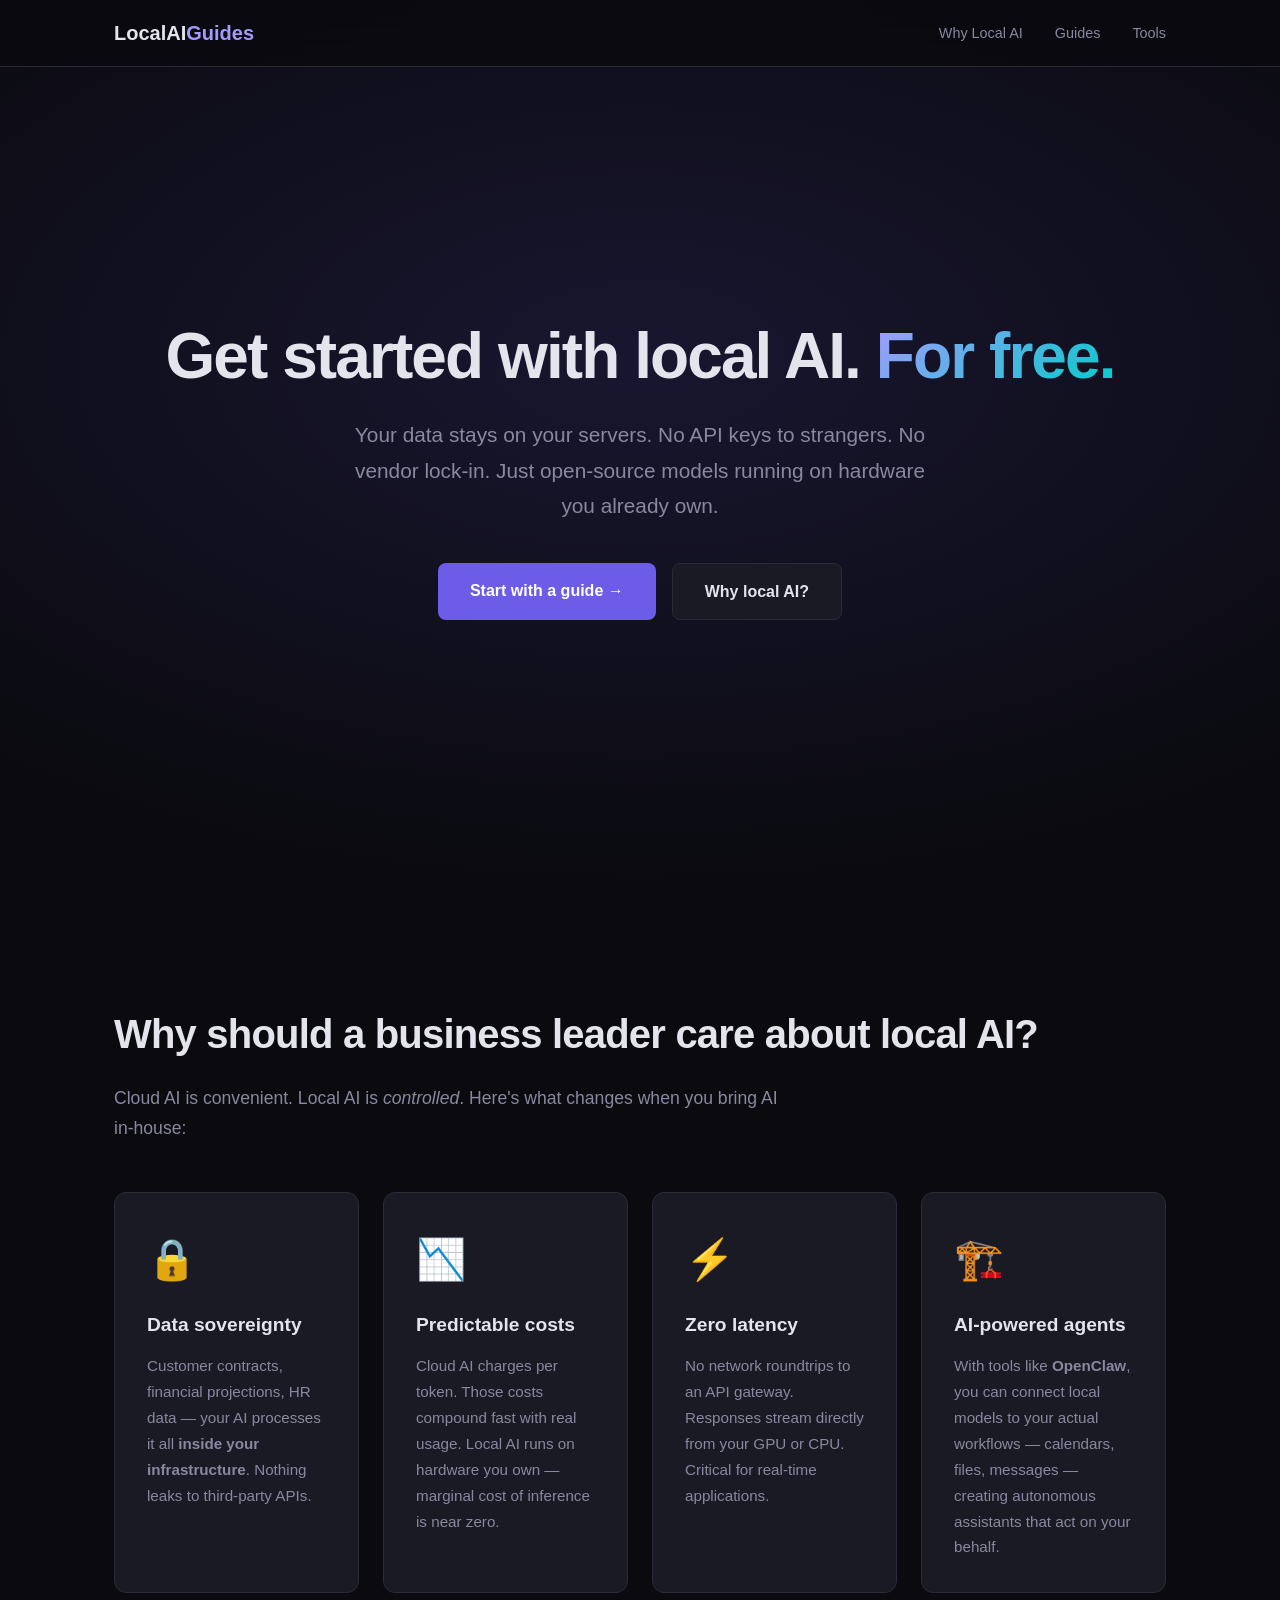
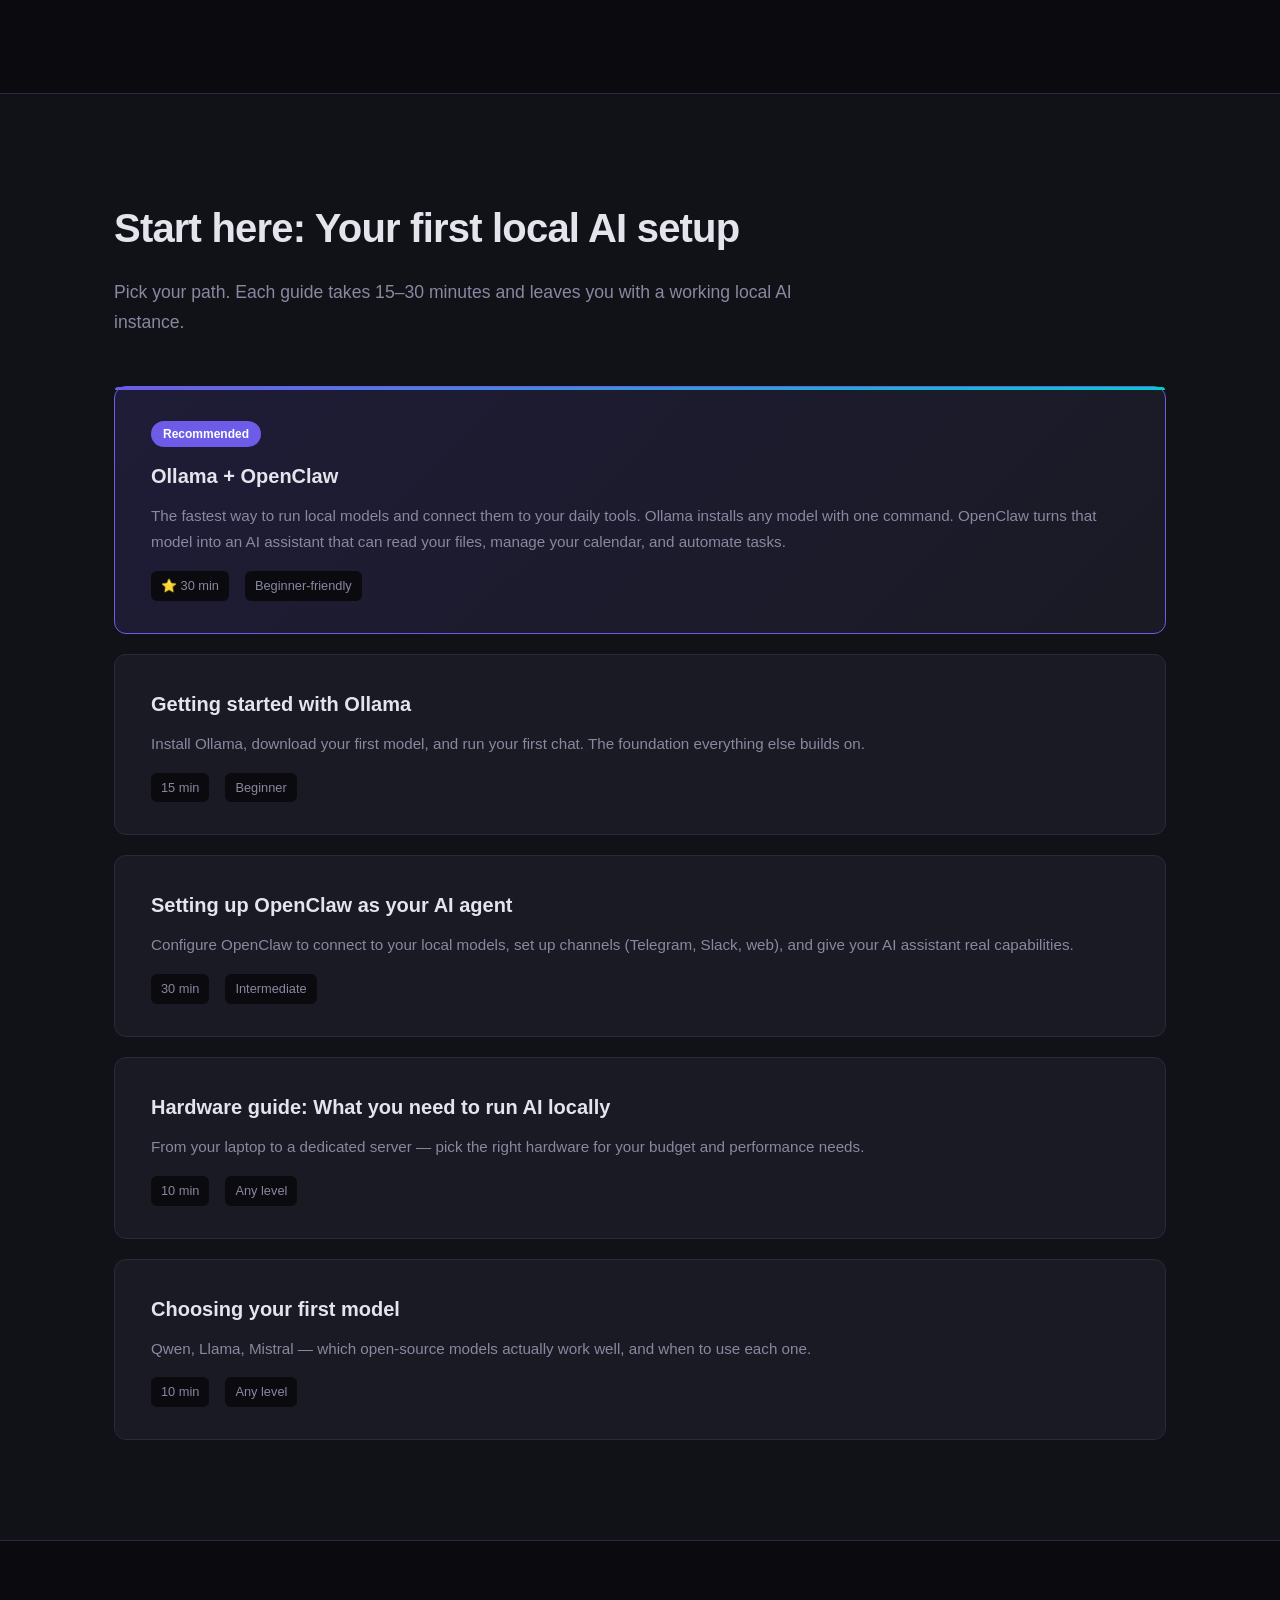
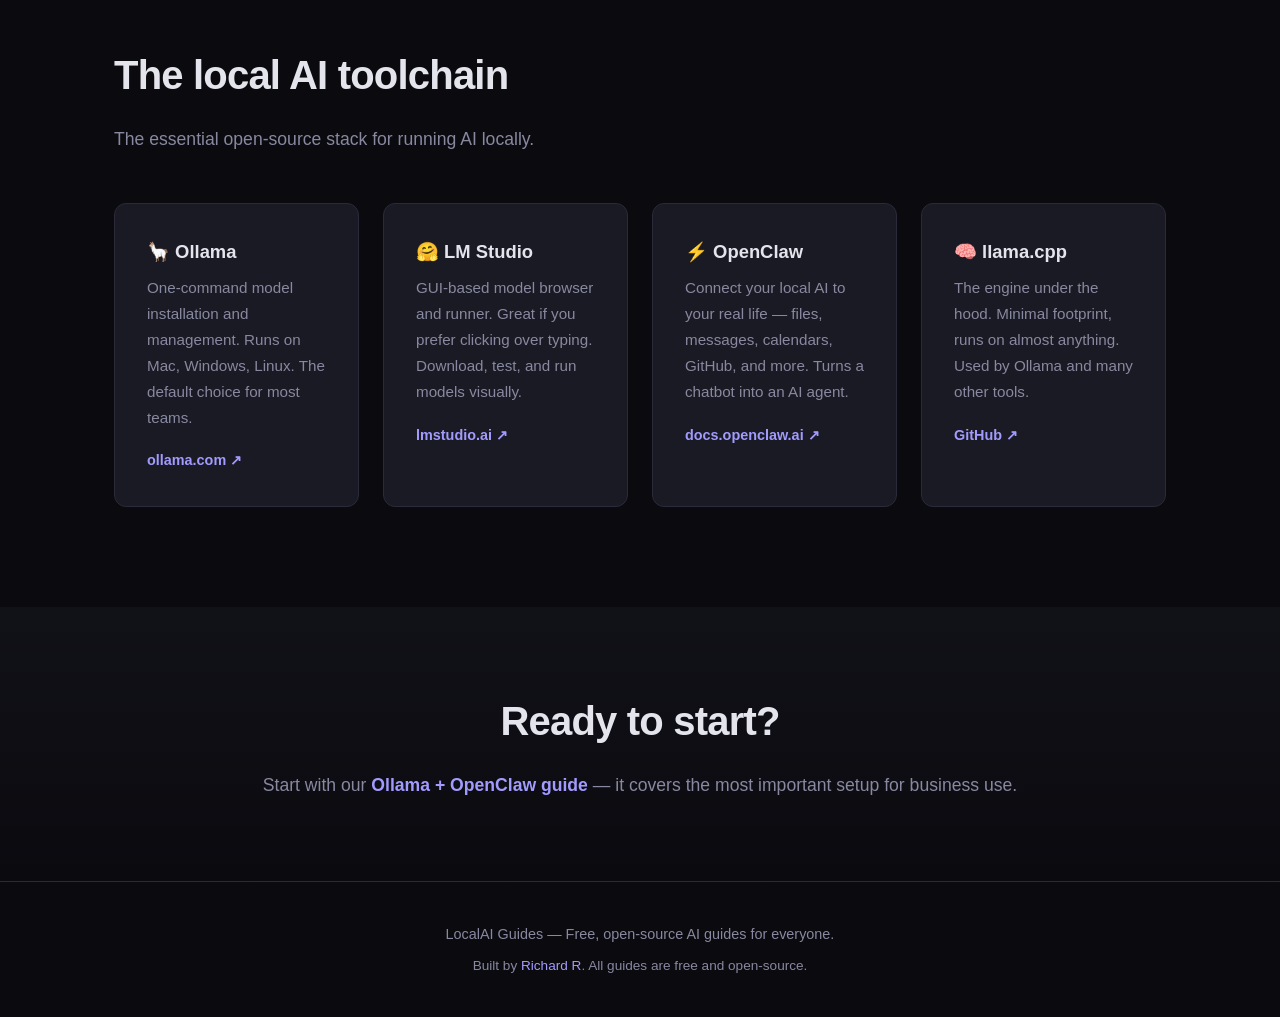
==== index.html @ 8ad8b361 "Initial site: landing page + 5 local AI guides for business leaders - Dark-themed static site with r" ====
<!DOCTYPE html>
<html lang="en">
<head>
  <meta charset="UTF-8">
  <meta name="viewport" content="width=device-width, initial-scale=1.0">
  <title>Local AI Guides — Free guides for business leaders</title>
  <meta name="description" content="Free, practical guides for getting started with local AI. No data leaves your building. No API keys to third parties. Built for business leaders who need AI without the risk.">
  <link rel="stylesheet" href="css/style.css">
</head>
<body>
  <header>
    <nav>
      <a href="/" class="logo">LocalAI<span>Guides</span></a>
      <div class="nav-links">
        <a href="#why">Why Local AI</a>
        <a href="#guides">Guides</a>
        <a href="#tools">Tools</a>
      </div>
    </nav>
  </header>

  <main>
    <!-- Hero -->
    <section class="hero">
      <div class="hero-content">
        <h1>Get started with local AI. <span>For free.</span></h1>
        <p class="hero-sub">Your data stays on your servers. No API keys to strangers. No vendor lock-in. Just open-source models running on hardware you already own.</p>
        <div class="hero-ctas">
          <a href="#guides" class="btn btn-primary">Start with a guide →</a>
          <a href="#why" class="btn btn-secondary">Why local AI?</a>
        </div>
      </div>
    </section>

    <!-- Why Local AI -->
    <section id="why" class="section">
      <div class="container">
        <h2>Why should a business leader care about local AI?</h2>
        <p class="section-lead">Cloud AI is convenient. Local AI is <em>controlled</em>. Here's what changes when you bring AI in-house:</p>

        <div class="card-grid">
          <div class="card">
            <div class="card-icon">🔒</div>
            <h3>Data sovereignty</h3>
            <p>Customer contracts, financial projections, HR data — your AI processes it all <strong>inside your infrastructure</strong>. Nothing leaks to third-party APIs.</p>
          </div>

          <div class="card">
            <div class="card-icon">📉</div>
            <h3>Predictable costs</h3>
            <p>Cloud AI charges per token. Those costs compound fast with real usage. Local AI runs on hardware you own — marginal cost of inference is near zero.</p>
          </div>

          <div class="card">
            <div class="card-icon">⚡</div>
            <h3>Zero latency</h3>
            <p>No network roundtrips to an API gateway. Responses stream directly from your GPU or CPU. Critical for real-time applications.</p>
          </div>

          <div class="card">
            <div class="card-icon">🏗️</div>
            <h3>AI-powered agents</h3>
            <p>With tools like <strong>OpenClaw</strong>, you can connect local models to your actual workflows — calendars, files, messages — creating autonomous assistants that act on your behalf.</p>
          </div>
        </div>
      </div>
    </section>

    <!-- Quick Start -->
    <section id="guides" class="section section-alt">
      <div class="container">
        <h2>Start here: Your first local AI setup</h2>
        <p class="section-lead">Pick your path. Each guide takes 15–30 minutes and leaves you with a working local AI instance.</p>

        <div class="guide-list">
          <a href="guides/ollama-openclaw.html" class="guide-card featured">
            <div class="guide-tag">Recommended</div>
            <h3>Ollama + OpenClaw</h3>
            <p>The fastest way to run local models and connect them to your daily tools. Ollama installs any model with one command. OpenClaw turns that model into an AI assistant that can read your files, manage your calendar, and automate tasks.</p>
            <div class="guide-meta">
              <span>⭐ 30 min</span>
              <span>Beginner-friendly</span>
            </div>
          </a>

          <a href="guides/ollama-basics.html" class="guide-card">
            <h3>Getting started with Ollama</h3>
            <p>Install Ollama, download your first model, and run your first chat. The foundation everything else builds on.</p>
            <div class="guide-meta">
              <span>15 min</span>
              <span>Beginner</span>
            </div>
          </a>

          <a href="guides/openclaw-setup.html" class="guide-card">
            <h3>Setting up OpenClaw as your AI agent</h3>
            <p>Configure OpenClaw to connect to your local models, set up channels (Telegram, Slack, web), and give your AI assistant real capabilities.</p>
            <div class="guide-meta">
              <span>30 min</span>
              <span>Intermediate</span>
            </div>
          </a>

          <a href="guides/hardware.html" class="guide-card">
            <h3>Hardware guide: What you need to run AI locally</h3>
            <p>From your laptop to a dedicated server — pick the right hardware for your budget and performance needs.</p>
            <div class="guide-meta">
              <span>10 min</span>
              <span>Any level</span>
            </div>
          </a>

          <a href="guides/models.html" class="guide-card">
            <h3>Choosing your first model</h3>
            <p>Qwen, Llama, Mistral — which open-source models actually work well, and when to use each one.</p>
            <div class="guide-meta">
              <span>10 min</span>
              <span>Any level</span>
            </div>
          </a>
        </div>
      </div>
    </section>

    <!-- Tools -->
    <section id="tools" class="section">
      <div class="container">
        <h2>The local AI toolchain</h2>
        <p class="section-lead">The essential open-source stack for running AI locally.</p>

        <div class="card-grid">
          <div class="card tool-card">
            <h3>🦙 Ollama</h3>
            <p>One-command model installation and management. Runs on Mac, Windows, Linux. The default choice for most teams.</p>
            <a href="https://ollama.com" target="_blank" rel="noopener" class="tool-link">ollama.com ↗</a>
          </div>

          <div class="card tool-card">
            <h3>🤗 LM Studio</h3>
            <p>GUI-based model browser and runner. Great if you prefer clicking over typing. Download, test, and run models visually.</p>
            <a href="https://lmstudio.ai" target="_blank" rel="noopener" class="tool-link">lmstudio.ai ↗</a>
          </div>

          <div class="card tool-card">
            <h3>⚡ OpenClaw</h3>
            <p>Connect your local AI to your real life — files, messages, calendars, GitHub, and more. Turns a chatbot into an AI agent.</p>
            <a href="https://docs.openclaw.ai" target="_blank" rel="noopener" class="tool-link">docs.openclaw.ai ↗</a>
          </div>

          <div class="card tool-card">
            <h3>🧠 llama.cpp</h3>
            <p>The engine under the hood. Minimal footprint, runs on almost anything. Used by Ollama and many other tools.</p>
            <a href="https://github.com/ggerganov/llama.cpp" target="_blank" rel="noopener" class="tool-link">GitHub ↗</a>
          </div>
        </div>
      </div>
    </section>

    <!-- CTA -->
    <section class="section section-cta">
      <div class="container">
        <h2>Ready to start?</h2>
        <p>Start with our <a href="guides/ollama-openclaw.html">Ollama + OpenClaw guide</a> — it covers the most important setup for business use.</p>
      </div>
    </section>
  </main>

  <footer>
    <div class="container">
      <p>LocalAI Guides — Free, open-source AI guides for everyone.</p>
      <p class="footer-note">Built by <a href="https://github.com/rischuhm" target="_blank" rel="noopener">Richard R</a>. All guides are free and open-source.</p>
    </div>
  </footer>
</body>
</html>
---- css/style.css ----
/* ===== Reset & Base ===== */
*, *::before, *::after { margin: 0; padding: 0; box-sizing: border-box; }

:root {
  --bg: #0a0a0f;
  --bg-alt: #111118;
  --surface: #1a1a24;
  --surface-hover: #22222e;
  --border: #2a2a3a;
  --text: #e4e4ed;
  --text-muted: #8888a0;
  --accent: #6c5ce7;
  --accent-light: #a29bfe;
  --accent-glow: rgba(108, 92, 231, 0.15);
  --success: #00cec9;
  --radius: 12px;
  --radius-sm: 8px;
  --font: 'Inter', -apple-system, BlinkMacSystemFont, 'Segoe UI', sans-serif;
}

html { scroll-behavior: smooth; }

body {
  font-family: var(--font);
  background: var(--bg);
  color: var(--text);
  line-height: 1.7;
  -webkit-font-smoothing: antialiased;
}

a { color: var(--accent-light); text-decoration: none; transition: color 0.2s; }
a:hover { color: var(--accent); }

img { max-width: 100%; }

/* ===== Container ===== */
.container { max-width: 1100px; margin: 0 auto; padding: 0 24px; }

/* ===== Header / Nav ===== */
header {
  position: fixed; top: 0; left: 0; right: 0; z-index: 100;
  background: rgba(10, 10, 15, 0.85);
  backdrop-filter: blur(16px);
  border-bottom: 1px solid var(--border);
}

nav {
  max-width: 1100px; margin: 0 auto; padding: 16px 24px;
  display: flex; justify-content: space-between; align-items: center;
}

.logo {
  font-size: 1.25rem; font-weight: 700; color: var(--text);
}
.logo span { color: var(--accent-light); }

.nav-links { display: flex; gap: 32px; }
.nav-links a { color: var(--text-muted); font-size: 0.9rem; font-weight: 500; }
.nav-links a:hover { color: var(--text); }

/* ===== Hero ===== */
.hero {
  min-height: 100vh; display: flex; align-items: center; justify-content: center;
  text-align: center; padding: 120px 24px 80px;
  background:
    radial-gradient(ellipse 80% 60% at 50% 40%, var(--accent-glow), transparent),
    var(--bg);
}

.hero h1 {
  font-size: clamp(2.5rem, 6vw, 4rem);
  font-weight: 800;
  line-height: 1.15;
  margin-bottom: 24px;
  letter-spacing: -0.03em;
}

.hero h1 span {
  background: linear-gradient(135deg, var(--accent-light), var(--success));
  -webkit-background-clip: text;
  -webkit-text-fill-color: transparent;
}

.hero-sub {
  font-size: clamp(1.05rem, 2vw, 1.3rem);
  color: var(--text-muted);
  max-width: 600px;
  margin: 0 auto 40px;
}

.hero-ctas { display: flex; gap: 16px; justify-content: center; flex-wrap: wrap; }

.btn {
  display: inline-block; padding: 14px 32px;
  border-radius: var(--radius-sm); font-weight: 600; font-size: 1rem;
  transition: all 0.2s;
}

.btn-primary {
  background: var(--accent); color: #fff;
}
.btn-primary:hover { background: var(--accent-light); color: #fff; transform: translateY(-2px); }

.btn-secondary {
  background: var(--surface); color: var(--text); border: 1px solid var(--border);
}
.btn-secondary:hover { background: var(--surface-hover); color: #fff; transform: translateY(-2px); }

/* ===== Sections ===== */
.section {
  padding: 100px 0;
}
.section-alt {
  background: var(--bg-alt);
  border-top: 1px solid var(--border);
  border-bottom: 1px solid var(--border);
}

.section h2 {
  font-size: clamp(1.8rem, 4vw, 2.5rem);
  font-weight: 700; margin-bottom: 16px;
  letter-spacing: -0.02em;
}

.section-lead {
  color: var(--text-muted); font-size: 1.1rem;
  max-width: 680px; margin-bottom: 48px;
}

/* ===== Card Grid ===== */
.card-grid {
  display: grid;
  grid-template-columns: repeat(auto-fit, minmax(240px, 1fr));
  gap: 24px;
}

.card {
  background: var(--surface);
  border: 1px solid var(--border);
  border-radius: var(--radius);
  padding: 32px;
  transition: all 0.25s;
}
.card:hover {
  border-color: var(--accent);
  background: var(--surface-hover);
  transform: translateY(-4px);
  box-shadow: 0 8px 32px var(--accent-glow);
}

.card-icon { font-size: 2.5rem; margin-bottom: 16px; }
.card h3 { font-size: 1.2rem; margin-bottom: 12px; font-weight: 600; }
.card p { color: var(--text-muted); font-size: 0.95rem; }

/* ===== Tool Cards ===== */
.tool-card h3 { font-size: 1.15rem; margin-bottom: 8px; }
.tool-card p { margin-bottom: 16px; }
.tool-link {
  font-size: 0.9rem; font-weight: 600;
  color: var(--accent-light);
}
.tool-link:hover { color: var(--accent); }

/* ===== Guide Cards ===== */
.guide-list { display: flex; flex-direction: column; gap: 20px; }

.guide-card {
  display: block;
  background: var(--surface);
  border: 1px solid var(--border);
  border-radius: var(--radius);
  padding: 32px 36px;
  transition: all 0.25s;
  position: relative;
  text-decoration: none; color: var(--text);
}
.guide-card:hover {
  border-color: var(--accent);
  background: var(--surface-hover);
  transform: translateY(-3px);
  box-shadow: 0 8px 32px var(--accent-glow);
}

.guide-card.featured {
  border-color: var(--accent);
  background: linear-gradient(135deg, var(--accent-glow), var(--surface));
}
.guide-card.featured::before {
  content: ''; position: absolute; top: 0; left: 0; right: 0;
  height: 3px;
  background: linear-gradient(90deg, var(--accent), var(--success));
  border-radius: var(--radius) var(--radius) 0 0;
}

.guide-tag {
  display: inline-block;
  background: var(--accent); color: #fff;
  padding: 3px 12px; border-radius: 20px;
  font-size: 0.75rem; font-weight: 600;
  margin-bottom: 12px;
}

.guide-card h3 { font-size: 1.25rem; margin-bottom: 10px; }
.guide-card p { color: var(--text-muted); font-size: 0.95rem; margin-bottom: 16px; }

.guide-meta { display: flex; gap: 16px; }
.guide-meta span {
  font-size: 0.8rem; color: var(--text-muted);
  background: var(--bg); padding: 4px 10px; border-radius: 6px;
}

/* ===== CTA Section ===== */
.section-cta {
  text-align: center;
  padding: 80px 0;
  background: linear-gradient(180deg, var(--bg-alt), var(--bg));
}
.section-cta h2 { margin-bottom: 16px; }
.section-cta p { color: var(--text-muted); font-size: 1.1rem; }
.section-cta a { color: var(--accent-light); font-weight: 600; }

/* ===== Footer ===== */
footer {
  text-align: center; padding: 40px 24px;
  border-top: 1px solid var(--border);
  color: var(--text-muted); font-size: 0.9rem;
}
.footer-note { margin-top: 8px; font-size: 0.85rem; }

/* ===== Responsive ===== */
@media (max-width: 768px) {
  .nav-links { gap: 20px; }
  .nav-links a { font-size: 0.85rem; }
  .hero { padding: 100px 20px 60px; }
  .section { padding: 60px 0; }
  .card { padding: 24px; }
  .guide-card { padding: 24px 28px; }
}

@media (max-width: 480px) {
  .nav-links { display: none; }
  .hero-ctas { flex-direction: column; align-items: center; }
  .btn { width: 100%; text-align: center; }
}
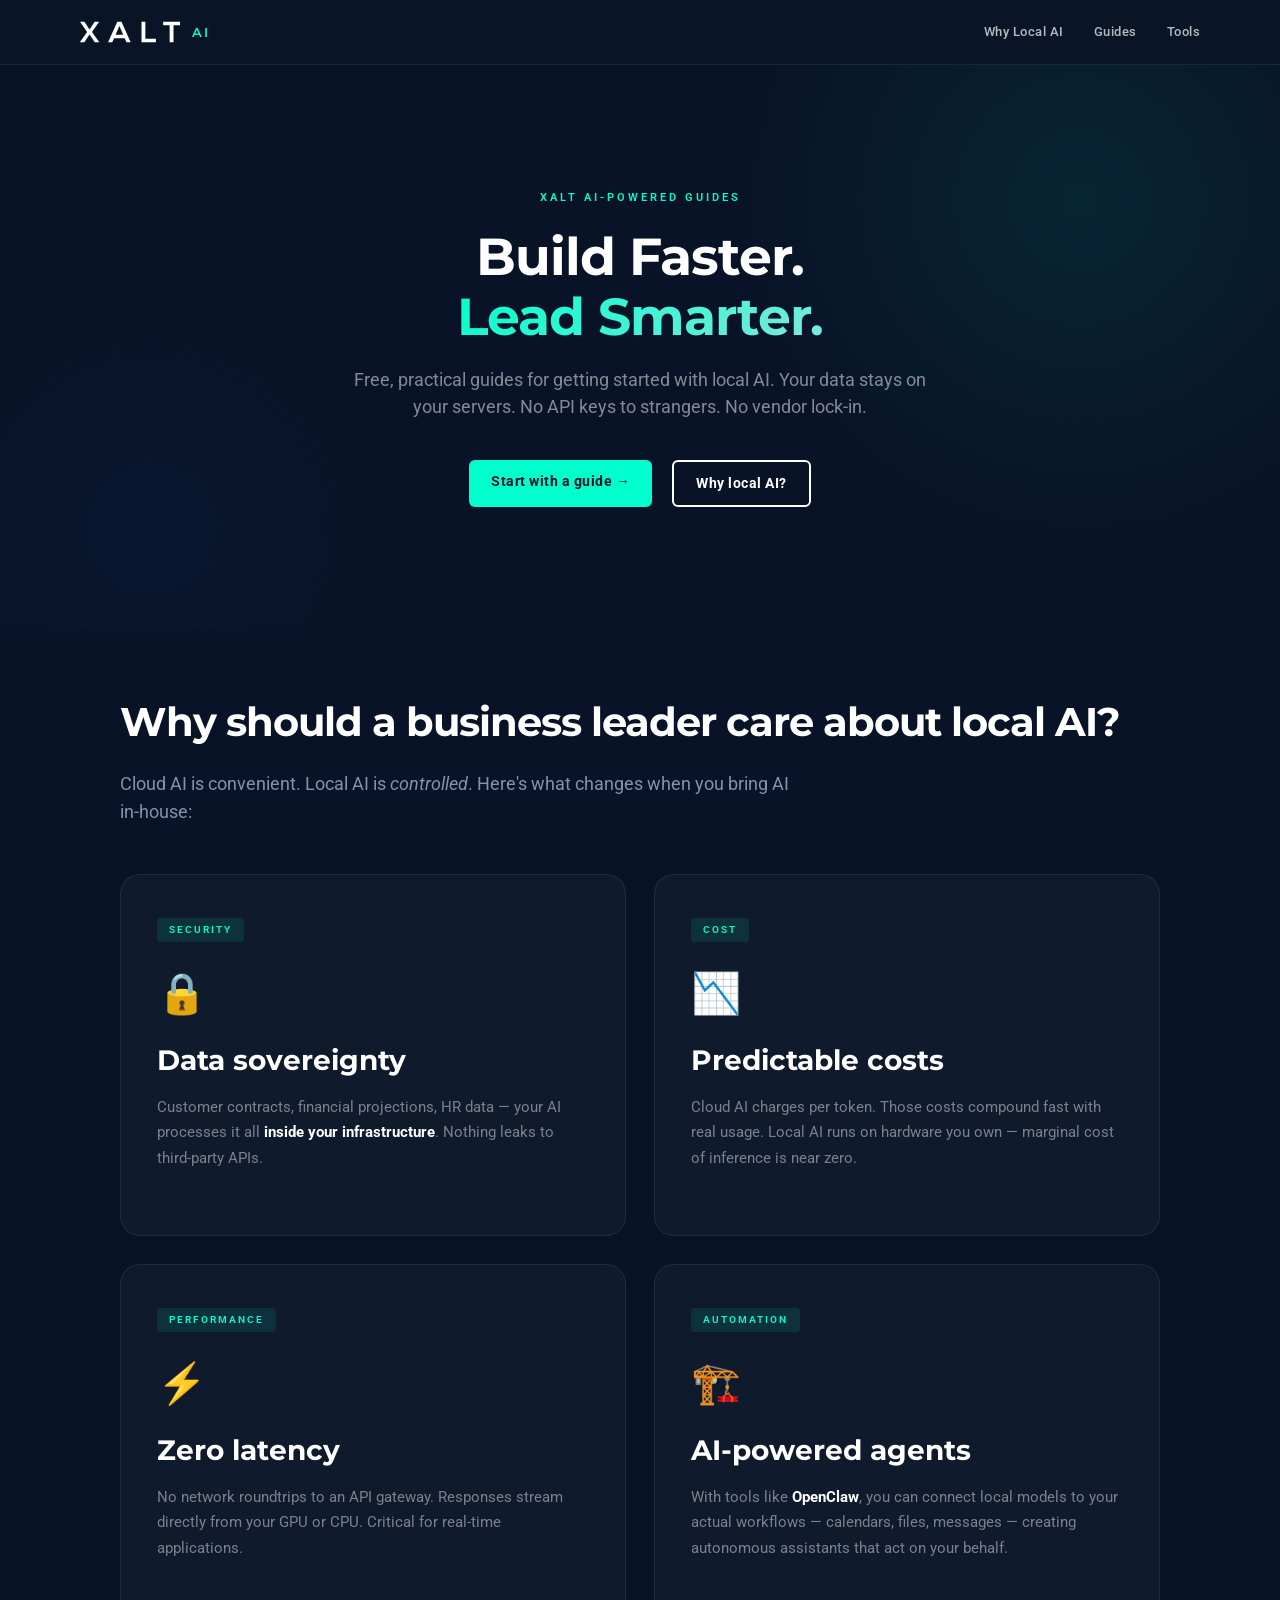
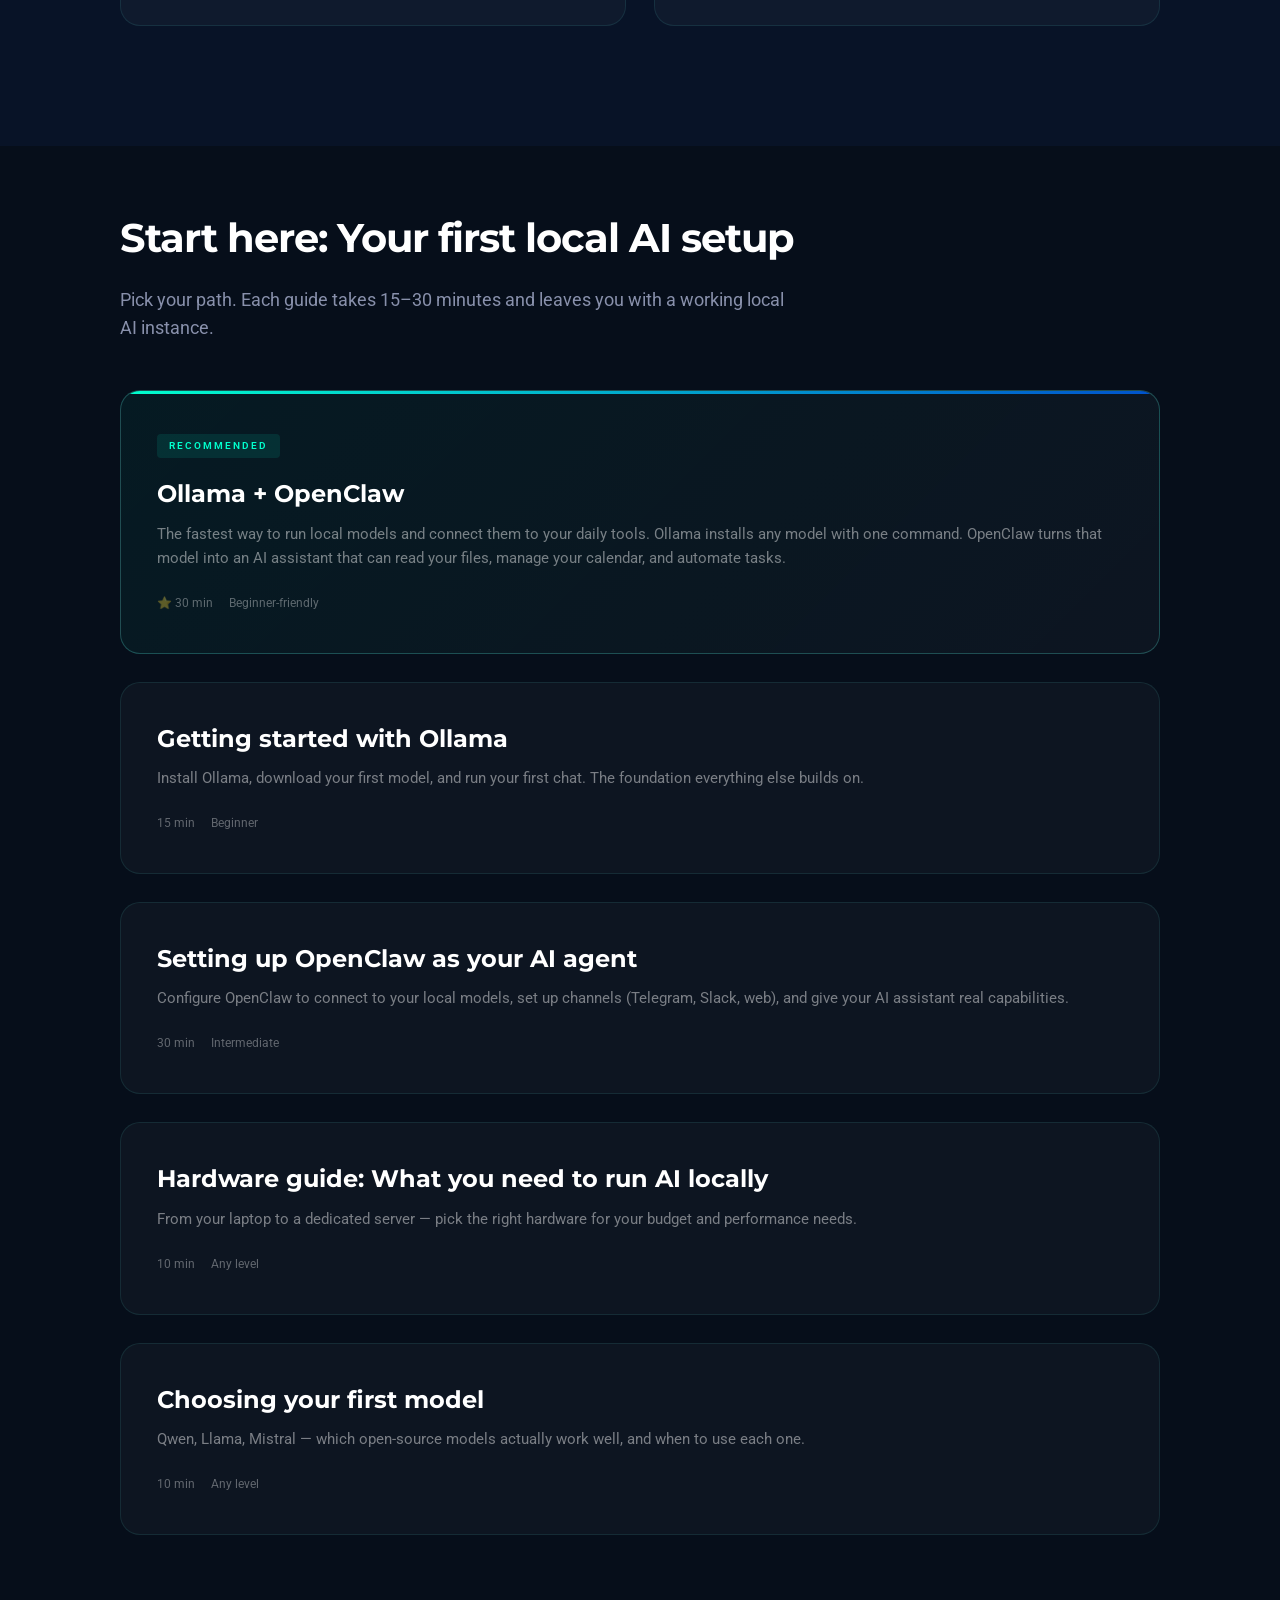
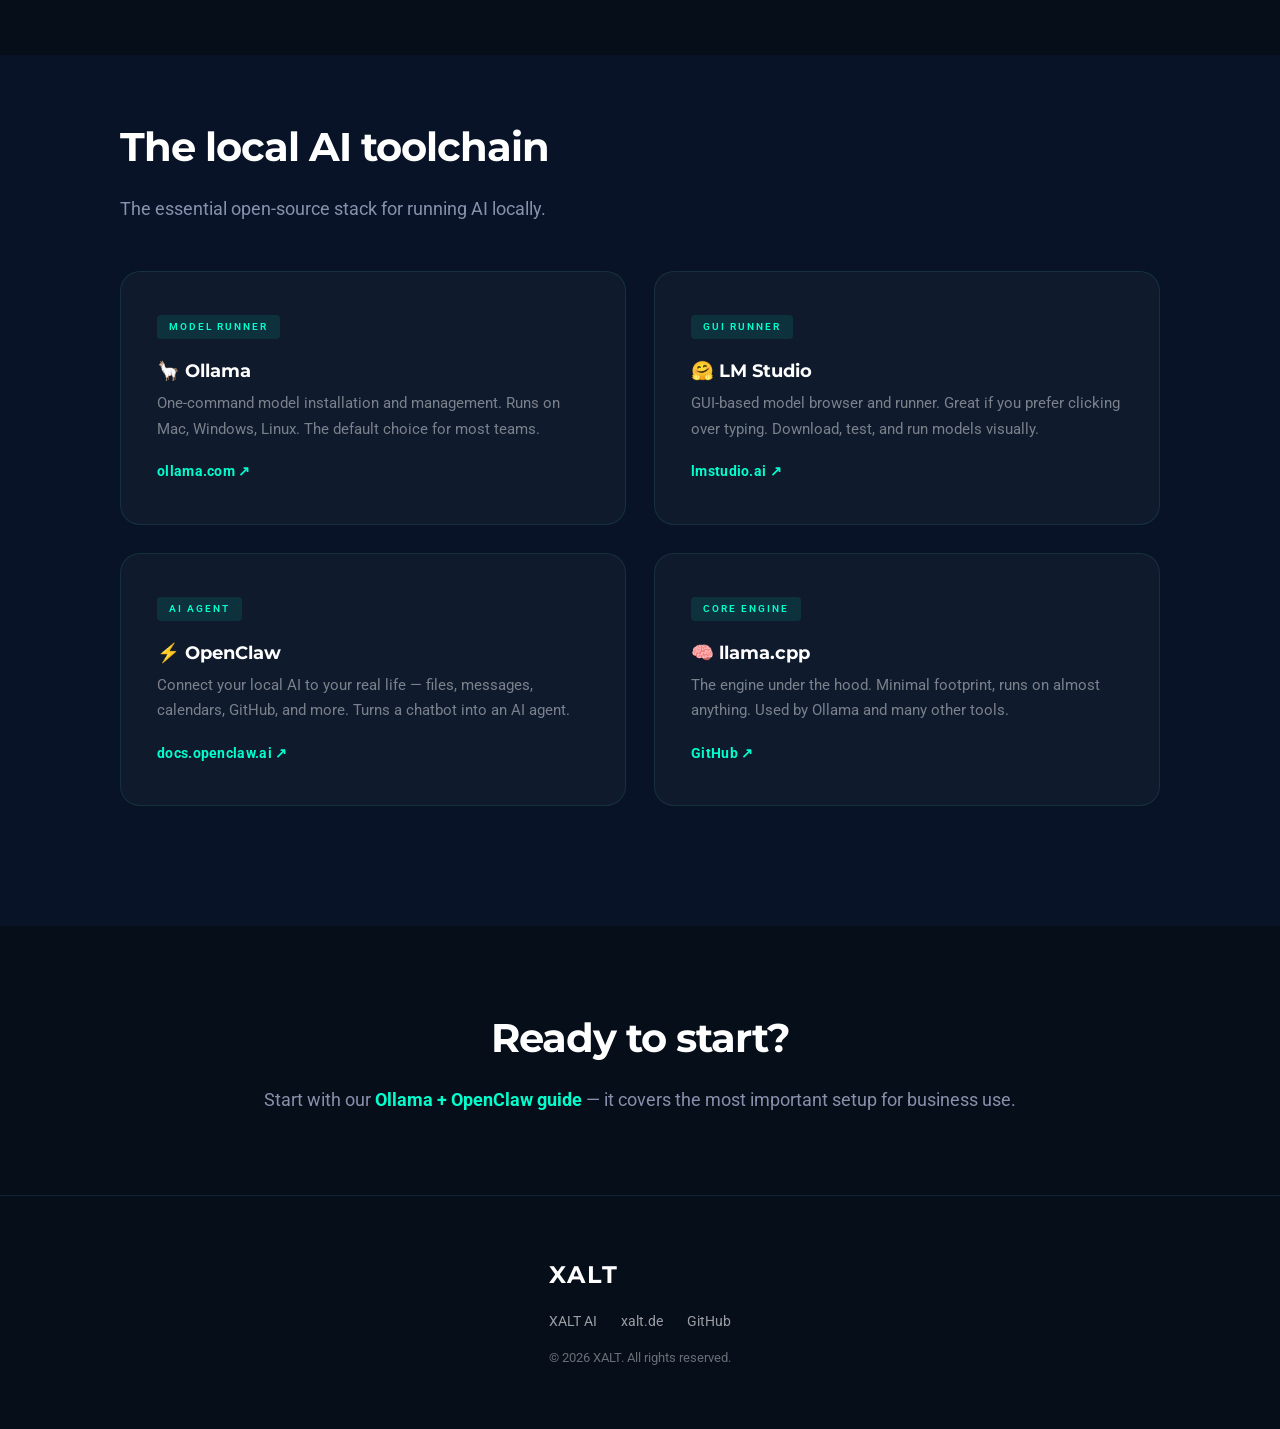
==== commit f1859495: "Apply XALT xalt.de/ai corporate design: dark theme, teal accents, glass-morphism cards, XALT SVG log" ====
--- a/index.html
+++ b/index.html
@@ -3,14 +3,20 @@
 <head>
   <meta charset="UTF-8">
   <meta name="viewport" content="width=device-width, initial-scale=1.0">
-  <title>Local AI Guides — Free guides for business leaders</title>
+  <title>XALT AI — Local AI Guides for Business Leaders</title>
   <meta name="description" content="Free, practical guides for getting started with local AI. No data leaves your building. No API keys to third parties. Built for business leaders who need AI without the risk.">
+  <link rel="preconnect" href="https://fonts.googleapis.com">
+  <link rel="preconnect" href="https://fonts.gstatic.com" crossorigin>
+  <link href="https://fonts.googleapis.com/css2?family=Montserrat:wght@300;400;500;600;700;800;900&family=Roboto:wght@300;400;500;700&display=swap" rel="stylesheet">
   <link rel="stylesheet" href="css/style.css">
 </head>
 <body>
   <header>
     <nav>
-      <a href="/" class="logo">LocalAI<span>Guides</span></a>
+      <a href="index.html" class="logo">
+        <svg xmlns="http://www.w3.org/2000/svg" viewBox="0 0 582.94 119.34" width="100" height="22"><g><path fill="#ffffff" d="M85.59,0h24.7V1L69.91,59l41.58,59.67v.69H86.27L55.75,74.5,25.24,119.34H0v-.69L41.44,59,1.19,1V0H25.91L55.75,44.5Z"/><path fill="#ffffff" d="M260.74,96.83H198.35l-10.21,22.51H163.75L217.29,0h24.54l53.52,119.34H270.81ZM229.56,25.06l-22.17,50.8h44.32Z"/><path fill="#ffffff" d="M381,0V98.55H442.4v20.79H358.54V0Z"/><path fill="#ffffff" d="M522.59,20.46H484.75V0h98.19V20.46H545.1v98.88H522.59Z"/></g></svg>
+        <span>AI</span>
+      </a>
       <div class="nav-links">
         <a href="#why">Why Local AI</a>
         <a href="#guides">Guides</a>
@@ -23,8 +29,9 @@
     <!-- Hero -->
     <section class="hero">
       <div class="hero-content">
-        <h1>Get started with local AI. <span>For free.</span></h1>
-        <p class="hero-sub">Your data stays on your servers. No API keys to strangers. No vendor lock-in. Just open-source models running on hardware you already own.</p>
+        <div class="hero-tag">XALT AI-Powered Guides</div>
+        <h1>Build Faster.<br><span class="highlight">Lead Smarter.</span></h1>
+        <p class="hero-sub">Free, practical guides for getting started with local AI. Your data stays on your servers. No API keys to strangers. No vendor lock-in.</p>
         <div class="hero-ctas">
           <a href="#guides" class="btn btn-primary">Start with a guide →</a>
           <a href="#why" class="btn btn-secondary">Why local AI?</a>
@@ -40,24 +47,28 @@
 
         <div class="card-grid">
           <div class="card">
+            <div class="card-tag">Security</div>
             <div class="card-icon">🔒</div>
             <h3>Data sovereignty</h3>
             <p>Customer contracts, financial projections, HR data — your AI processes it all <strong>inside your infrastructure</strong>. Nothing leaks to third-party APIs.</p>
           </div>
 
           <div class="card">
+            <div class="card-tag">Cost</div>
             <div class="card-icon">📉</div>
             <h3>Predictable costs</h3>
             <p>Cloud AI charges per token. Those costs compound fast with real usage. Local AI runs on hardware you own — marginal cost of inference is near zero.</p>
           </div>
 
           <div class="card">
+            <div class="card-tag">Performance</div>
             <div class="card-icon">⚡</div>
             <h3>Zero latency</h3>
             <p>No network roundtrips to an API gateway. Responses stream directly from your GPU or CPU. Critical for real-time applications.</p>
           </div>
 
           <div class="card">
+            <div class="card-tag">Automation</div>
             <div class="card-icon">🏗️</div>
             <h3>AI-powered agents</h3>
             <p>With tools like <strong>OpenClaw</strong>, you can connect local models to your actual workflows — calendars, files, messages — creating autonomous assistants that act on your behalf.</p>
@@ -130,24 +141,28 @@
 
         <div class="card-grid">
           <div class="card tool-card">
+            <div class="card-tag">Model Runner</div>
             <h3>🦙 Ollama</h3>
             <p>One-command model installation and management. Runs on Mac, Windows, Linux. The default choice for most teams.</p>
             <a href="https://ollama.com" target="_blank" rel="noopener" class="tool-link">ollama.com ↗</a>
           </div>
 
           <div class="card tool-card">
+            <div class="card-tag">GUI Runner</div>
             <h3>🤗 LM Studio</h3>
             <p>GUI-based model browser and runner. Great if you prefer clicking over typing. Download, test, and run models visually.</p>
             <a href="https://lmstudio.ai" target="_blank" rel="noopener" class="tool-link">lmstudio.ai ↗</a>
           </div>
 
           <div class="card tool-card">
+            <div class="card-tag">AI Agent</div>
             <h3>⚡ OpenClaw</h3>
             <p>Connect your local AI to your real life — files, messages, calendars, GitHub, and more. Turns a chatbot into an AI agent.</p>
             <a href="https://docs.openclaw.ai" target="_blank" rel="noopener" class="tool-link">docs.openclaw.ai ↗</a>
           </div>
 
           <div class="card tool-card">
+            <div class="card-tag">Core Engine</div>
             <h3>🧠 llama.cpp</h3>
             <p>The engine under the hood. Minimal footprint, runs on almost anything. Used by Ollama and many other tools.</p>
             <a href="https://github.com/ggerganov/llama.cpp" target="_blank" rel="noopener" class="tool-link">GitHub ↗</a>
@@ -167,8 +182,13 @@
 
   <footer>
     <div class="container">
-      <p>LocalAI Guides — Free, open-source AI guides for everyone.</p>
-      <p class="footer-note">Built by <a href="https://github.com/rischuhm" target="_blank" rel="noopener">Richard R</a>. All guides are free and open-source.</p>
+      <a href="https://www.xalt.de/ai" class="footer-logo">XALT</a>
+      <div class="footer-links">
+        <a href="https://www.xalt.de/ai">XALT AI</a>
+        <a href="https://www.xalt.de">xalt.de</a>
+        <a href="https://github.com/rischuhm" target="_blank" rel="noopener">GitHub</a>
+      </div>
+      <p>&copy; 2026 XALT. All rights reserved.</p>
     </div>
   </footer>
 </body>
--- a/css/style.css
+++ b/css/style.css
@@ -1,244 +1,622 @@
+/* ===== XALT Design System — local-ai-guides ===== */
+
 /* ===== Reset & Base ===== */
 *, *::before, *::after { margin: 0; padding: 0; box-sizing: border-box; }
 
 :root {
-  --bg: #0a0a0f;
-  --bg-alt: #111118;
-  --surface: #1a1a24;
-  --surface-hover: #22222e;
-  --border: #2a2a3a;
-  --text: #e4e4ed;
-  --text-muted: #8888a0;
-  --accent: #6c5ce7;
-  --accent-light: #a29bfe;
-  --accent-glow: rgba(108, 92, 231, 0.15);
-  --success: #00cec9;
-  --radius: 12px;
+  /* XALT Brand Colors */
+  --xalt-dark: #081327;
+  --xalt-primary: #081327;
+  --xalt-primary-light: #30394F;
+  --xalt-primary-lighter: #8890AB;
+  --xalt-accent: #01FFCD;
+  --xalt-accent-dark: #2F9C86;
+  --xalt-blue: #0052CC;
+  --xalt-green: #00875A;
+  --xalt-white: #ffffff;
+  --xalt-text: #e4e4ed;
+  --xalt-text-muted: #8890ab;
+  --xalt-bg: #081327;
+  --xalt-bg-alt: #060e1a;
+  --xalt-surface: rgba(255, 255, 255, 0.03);
+  --xalt-surface-hover: rgba(1, 255, 205, 0.05);
+  --xalt-border: rgba(78, 205, 196, 0.12);
+  --xalt-border-hover: rgba(78, 205, 196, 0.3);
+
+  /* Accent glow */
+  --accent-glow: rgba(1, 255, 205, 0.08);
+  --blue-glow: rgba(0, 82, 204, 0.06);
+
+  /* Spacing */
+  --spacing-xs: 4px;
+  --spacing-sm: 8px;
+  --spacing-md: 16px;
+  --spacing-lg: 24px;
+  --spacing-xl: 32px;
+  --spacing-2xl: 48px;
+
+  /* Shadows */
+  --shadow-sm: 0 2px 4px rgba(0, 0, 0, 0.05);
+  --shadow-md: 0 4px 8px rgba(0, 0, 0, 0.08);
+  --shadow-lg: 0 8px 16px rgba(0, 0, 0, 0.12);
+  --shadow-xl: 0 12px 24px rgba(0, 0, 0, 0.15);
+  --shadow-card-hover: 0 20px 50px rgba(0, 0, 0, 0.3);
+
+  /* Radius */
+  --radius: 20px;
   --radius-sm: 8px;
-  --font: 'Inter', -apple-system, BlinkMacSystemFont, 'Segoe UI', sans-serif;
+  --radius-xs: 6px;
+  --radius-tag: 4px;
+
+  /* Font */
+  --font-heading: 'Montserrat', sans-serif;
+  --font-body: 'Roboto', -apple-system, BlinkMacSystemFont, sans-serif;
 }
 
 html { scroll-behavior: smooth; }
 
 body {
-  font-family: var(--font);
-  background: var(--bg);
-  color: var(--text);
-  line-height: 1.7;
+  font-family: var(--font-body);
+  background: var(--xalt-bg);
+  color: var(--xalt-text);
+  line-height: 1.6;
   -webkit-font-smoothing: antialiased;
-}
-
-a { color: var(--accent-light); text-decoration: none; transition: color 0.2s; }
-a:hover { color: var(--accent); }
+  overflow-x: hidden;
+}
+
+a { color: var(--xalt-accent); text-decoration: none; transition: color 0.3s; }
+a:hover { color: var(--xalt-accent-dark); }
 
 img { max-width: 100%; }
 
 /* ===== Container ===== */
-.container { max-width: 1100px; margin: 0 auto; padding: 0 24px; }
-
-/* ===== Header / Nav ===== */
+.container {
+  max-width: 1200px;
+  margin: 0 auto;
+  padding: 0 calc(max(60px, (100vw - 1200px) / 2));
+}
+
+/* ===== Header / Nav (XALT style) ===== */
 header {
   position: fixed; top: 0; left: 0; right: 0; z-index: 100;
-  background: rgba(10, 10, 15, 0.85);
-  backdrop-filter: blur(16px);
-  border-bottom: 1px solid var(--border);
+  background: rgba(10, 22, 40, 0.95);
+  backdrop-filter: blur(20px);
+  border-bottom: 1px solid var(--xalt-border);
 }
 
 nav {
-  max-width: 1100px; margin: 0 auto; padding: 16px 24px;
-  display: flex; justify-content: space-between; align-items: center;
+  max-width: 1200px;
+  margin: 0 auto;
+  padding: 0 calc(max(40px, (100vw - 1200px) / 2));
+  height: 64px;
+  display: flex;
+  justify-content: space-between;
+  align-items: center;
 }
 
 .logo {
-  font-size: 1.25rem; font-weight: 700; color: var(--text);
-}
-.logo span { color: var(--accent-light); }
-
-.nav-links { display: flex; gap: 32px; }
-.nav-links a { color: var(--text-muted); font-size: 0.9rem; font-weight: 500; }
-.nav-links a:hover { color: var(--text); }
-
-/* ===== Hero ===== */
+  text-decoration: none;
+  display: flex;
+  align-items: center;
+  gap: 12px;
+}
+
+.logo svg {
+  height: 22px;
+  width: auto;
+}
+
+.logo span {
+  font-family: var(--font-heading);
+  font-size: 13px;
+  font-weight: 600;
+  color: var(--xalt-accent);
+  letter-spacing: 2px;
+  text-transform: uppercase;
+}
+
+.nav-links { display: flex; gap: 30px; align-items: center; }
+.nav-links a {
+  color: rgba(255, 255, 255, 0.7);
+  font-size: 13px;
+  font-weight: 500;
+  letter-spacing: 0.5px;
+  transition: color 0.3s;
+}
+.nav-links a:hover { color: var(--xalt-accent); }
+
+/* ===== Hero (XALT style) ===== */
 .hero {
-  min-height: 100vh; display: flex; align-items: center; justify-content: center;
-  text-align: center; padding: 120px 24px 80px;
-  background:
-    radial-gradient(ellipse 80% 60% at 50% 40%, var(--accent-glow), transparent),
-    var(--bg);
+  min-height: 70vh;
+  display: flex;
+  align-items: center;
+  justify-content: center;
+  text-align: center;
+  padding: 120px 40px 60px;
+  position: relative;
+  overflow: hidden;
+  background: var(--xalt-bg);
+}
+
+.hero::before {
+  content: '';
+  position: absolute;
+  top: -200px;
+  right: -200px;
+  width: 800px;
+  height: 800px;
+  background: radial-gradient(circle, rgba(1, 255, 205, 0.08) 0%, transparent 60%);
+  border-radius: 50%;
+}
+
+.hero::after {
+  content: '';
+  position: absolute;
+  bottom: -150px;
+  left: -100px;
+  width: 500px;
+  height: 500px;
+  background: radial-gradient(circle, var(--blue-glow) 0%, transparent 60%);
+  border-radius: 50%;
+}
+
+.hero-content {
+  position: relative;
+  z-index: 2;
+  max-width: 750px;
+}
+
+.hero-tag {
+  display: inline-block;
+  font-size: 11px;
+  letter-spacing: 3px;
+  text-transform: uppercase;
+  color: var(--xalt-accent);
+  font-weight: 600;
+  margin-bottom: 20px;
 }
 
 .hero h1 {
-  font-size: clamp(2.5rem, 6vw, 4rem);
-  font-weight: 800;
+  font-family: var(--font-heading);
+  font-size: clamp(2.5rem, 6vw, 52px);
+  font-weight: 700;
   line-height: 1.15;
-  margin-bottom: 24px;
-  letter-spacing: -0.03em;
-}
-
-.hero h1 span {
-  background: linear-gradient(135deg, var(--accent-light), var(--success));
+  margin-bottom: 20px;
+  letter-spacing: -1px;
+  color: var(--xalt-white);
+}
+
+.hero h1 .highlight {
+  background: linear-gradient(135deg, var(--xalt-accent), #7ee8e0);
   -webkit-background-clip: text;
   -webkit-text-fill-color: transparent;
+  background-clip: text;
 }
 
 .hero-sub {
-  font-size: clamp(1.05rem, 2vw, 1.3rem);
-  color: var(--text-muted);
-  max-width: 600px;
+  font-size: 18px;
+  color: rgba(255, 255, 255, 0.5);
+  max-width: 580px;
   margin: 0 auto 40px;
-}
-
-.hero-ctas { display: flex; gap: 16px; justify-content: center; flex-wrap: wrap; }
+  line-height: 1.5;
+}
+
+.hero-ctas {
+  display: flex;
+  gap: 20px;
+  justify-content: center;
+  flex-wrap: wrap;
+}
 
 .btn {
-  display: inline-block; padding: 14px 32px;
-  border-radius: var(--radius-sm); font-weight: 600; font-size: 1rem;
+  display: inline-block;
+  padding: 10px 22px;
+  border-radius: var(--radius-xs);
+  font-weight: 700;
+  font-size: 14px;
+  letter-spacing: 0.5px;
   transition: all 0.2s;
+  text-decoration: none;
 }
 
 .btn-primary {
-  background: var(--accent); color: #fff;
-}
-.btn-primary:hover { background: var(--accent-light); color: #fff; transform: translateY(-2px); }
+  background: var(--xalt-accent) !important;
+  color: var(--xalt-dark) !important;
+  transition: transform 0.2s, box-shadow 0.2s;
+}
+.btn-primary:hover {
+  transform: translateY(-1px);
+  box-shadow: 0 4px 15px rgba(1, 255, 205, 0.3);
+  color: var(--xalt-dark) !important;
+}
 
 .btn-secondary {
-  background: var(--surface); color: var(--text); border: 1px solid var(--border);
-}
-.btn-secondary:hover { background: var(--surface-hover); color: #fff; transform: translateY(-2px); }
+  background: transparent !important;
+  color: var(--xalt-white) !important;
+  border: 2px solid var(--xalt-white) !important;
+}
+.btn-secondary:hover {
+  background: var(--xalt-bg-alt) !important;
+  border-color: var(--xalt-accent) !important;
+  color: var(--xalt-accent) !important;
+}
 
 /* ===== Sections ===== */
 .section {
-  padding: 100px 0;
+  padding: 60px calc(max(60px, (100vw - 1200px) / 2)) 120px;
 }
 .section-alt {
-  background: var(--bg-alt);
-  border-top: 1px solid var(--border);
-  border-bottom: 1px solid var(--border);
+  background: var(--xalt-bg-alt);
 }
 
 .section h2 {
+  font-family: var(--font-heading);
   font-size: clamp(1.8rem, 4vw, 2.5rem);
-  font-weight: 700; margin-bottom: 16px;
-  letter-spacing: -0.02em;
+  font-weight: 700;
+  margin-bottom: 16px;
+  color: var(--xalt-white);
+  letter-spacing: -1px;
 }
 
 .section-lead {
-  color: var(--text-muted); font-size: 1.1rem;
-  max-width: 680px; margin-bottom: 48px;
-}
-
-/* ===== Card Grid ===== */
+  color: var(--xalt-text-muted);
+  font-size: 1.1rem;
+  max-width: 680px;
+  margin-bottom: 48px;
+}
+
+/* ===== Cards (XALT glass-morphism style) ===== */
 .card-grid {
   display: grid;
-  grid-template-columns: repeat(auto-fit, minmax(240px, 1fr));
-  gap: 24px;
+  grid-template-columns: repeat(auto-fit, minmax(340px, 1fr));
+  gap: 28px;
 }
 
 .card {
-  background: var(--surface);
-  border: 1px solid var(--border);
+  background: var(--xalt-surface);
+  border: 1px solid var(--xalt-border);
   border-radius: var(--radius);
-  padding: 32px;
-  transition: all 0.25s;
+  padding: 40px 36px;
+  transition: all 0.3s;
+  position: relative;
+  overflow: hidden;
 }
 .card:hover {
-  border-color: var(--accent);
-  background: var(--surface-hover);
-  transform: translateY(-4px);
-  box-shadow: 0 8px 32px var(--accent-glow);
-}
+  background: var(--xalt-surface-hover);
+  border-color: var(--xalt-border-hover);
+  transform: translateY(-6px);
+  box-shadow: var(--shadow-card-hover);
+}
+
+.card::before {
+  content: '';
+  position: absolute;
+  top: 0; left: 0; right: 0;
+  height: 4px;
+  background: linear-gradient(90deg, var(--xalt-accent), var(--xalt-primary-light));
+  opacity: 0;
+  transition: opacity 0.3s;
+}
+.card:hover::before { opacity: 1; }
 
 .card-icon { font-size: 2.5rem; margin-bottom: 16px; }
-.card h3 { font-size: 1.2rem; margin-bottom: 12px; font-weight: 600; }
-.card p { color: var(--text-muted); font-size: 0.95rem; }
+.card h3 {
+  font-family: var(--font-heading);
+  font-size: 28px;
+  font-weight: 700;
+  color: var(--xalt-white);
+  margin-bottom: 16px;
+  line-height: 1.3;
+}
+.card p {
+  color: rgba(255, 255, 255, 0.45);
+  font-size: 15px;
+  line-height: 1.7;
+  margin-bottom: 24px;
+}
+.card p strong {
+  color: var(--xalt-white);
+}
 
 /* ===== Tool Cards ===== */
-.tool-card h3 { font-size: 1.15rem; margin-bottom: 8px; }
+.tool-card h3 {
+  font-size: 1.15rem;
+  margin-bottom: 8px;
+}
 .tool-card p { margin-bottom: 16px; }
 .tool-link {
-  font-size: 0.9rem; font-weight: 600;
-  color: var(--accent-light);
-}
-.tool-link:hover { color: var(--accent); }
-
-/* ===== Guide Cards ===== */
-.guide-list { display: flex; flex-direction: column; gap: 20px; }
+  font-size: 14px;
+  font-weight: 700;
+  color: var(--xalt-accent);
+  letter-spacing: 0.3px;
+  display: inline-flex;
+  align-items: center;
+  gap: 8px;
+  transition: gap 0.3s;
+}
+.tool-link:hover { gap: 14px; color: var(--xalt-accent-dark); }
+
+/* ===== Guide Cards (XALT style) ===== */
+.guide-list { display: flex; flex-direction: column; gap: 28px; }
 
 .guide-card {
   display: block;
-  background: var(--surface);
-  border: 1px solid var(--border);
+  background: var(--xalt-surface);
+  border: 1px solid var(--xalt-border);
   border-radius: var(--radius);
-  padding: 32px 36px;
-  transition: all 0.25s;
+  padding: 40px 36px;
+  transition: all 0.3s;
   position: relative;
-  text-decoration: none; color: var(--text);
+  overflow: hidden;
+  text-decoration: none;
+  color: var(--xalt-text);
 }
 .guide-card:hover {
-  border-color: var(--accent);
-  background: var(--surface-hover);
-  transform: translateY(-3px);
-  box-shadow: 0 8px 32px var(--accent-glow);
-}
+  background: var(--xalt-surface-hover);
+  border-color: var(--xalt-border-hover);
+  transform: translateY(-6px);
+  box-shadow: var(--shadow-card-hover);
+}
+.guide-card::before {
+  content: '';
+  position: absolute;
+  top: 0; left: 0; right: 0;
+  height: 3px;
+  background: linear-gradient(90deg, var(--xalt-accent), var(--xalt-blue));
+  opacity: 0;
+  transition: opacity 0.3s;
+}
+.guide-card:hover::before { opacity: 1; }
 
 .guide-card.featured {
-  border-color: var(--accent);
-  background: linear-gradient(135deg, var(--accent-glow), var(--surface));
+  border-color: var(--xalt-border-hover);
+  background: linear-gradient(135deg, rgba(1, 255, 205, 0.05), var(--xalt-surface));
 }
 .guide-card.featured::before {
-  content: ''; position: absolute; top: 0; left: 0; right: 0;
-  height: 3px;
-  background: linear-gradient(90deg, var(--accent), var(--success));
-  border-radius: var(--radius) var(--radius) 0 0;
+  opacity: 1;
 }
 
 .guide-tag {
   display: inline-block;
-  background: var(--accent); color: #fff;
-  padding: 3px 12px; border-radius: 20px;
-  font-size: 0.75rem; font-weight: 600;
+  font-size: 10px;
+  letter-spacing: 2px;
+  text-transform: uppercase;
+  color: var(--xalt-accent);
+  font-weight: 600;
+  background: rgba(1, 255, 205, 0.1);
+  padding: 4px 12px;
+  border-radius: var(--radius-tag);
+  margin-bottom: 20px;
+}
+
+.guide-card h3 {
+  font-family: var(--font-heading);
+  font-size: 24px;
+  font-weight: 700;
+  color: var(--xalt-white);
   margin-bottom: 12px;
-}
-
-.guide-card h3 { font-size: 1.25rem; margin-bottom: 10px; }
-.guide-card p { color: var(--text-muted); font-size: 0.95rem; margin-bottom: 16px; }
-
-.guide-meta { display: flex; gap: 16px; }
+  line-height: 1.3;
+}
+.guide-card p {
+  color: rgba(255, 255, 255, 0.45);
+  font-size: 15px;
+  line-height: 1.6;
+  margin-bottom: 24px;
+}
+
+.guide-meta { display: flex; gap: 16px; flex-wrap: wrap; }
 .guide-meta span {
-  font-size: 0.8rem; color: var(--text-muted);
-  background: var(--bg); padding: 4px 10px; border-radius: 6px;
+  font-size: 12px;
+  color: rgba(255, 255, 255, 0.35);
+  display: flex;
+  align-items: center;
+  gap: 5px;
 }
 
 /* ===== CTA Section ===== */
 .section-cta {
   text-align: center;
-  padding: 80px 0;
-  background: linear-gradient(180deg, var(--bg-alt), var(--bg));
+  padding: 80px calc(max(60px, (100vw - 1200px) / 2));
+  background: var(--xalt-bg-alt);
 }
 .section-cta h2 { margin-bottom: 16px; }
-.section-cta p { color: var(--text-muted); font-size: 1.1rem; }
-.section-cta a { color: var(--accent-light); font-weight: 600; }
-
-/* ===== Footer ===== */
+.section-cta p { color: var(--xalt-text-muted); font-size: 1.1rem; }
+.section-cta a { color: var(--xalt-accent); font-weight: 700; }
+
+/* ===== Footer (XALT style) ===== */
 footer {
-  text-align: center; padding: 40px 24px;
-  border-top: 1px solid var(--border);
-  color: var(--text-muted); font-size: 0.9rem;
-}
-.footer-note { margin-top: 8px; font-size: 0.85rem; }
+  background: var(--xalt-bg-alt);
+  padding: 60px calc(max(60px, (100vw - 1200px) / 2));
+  display: flex;
+  justify-content: space-between;
+  align-items: center;
+  border-top: 1px solid var(--xalt-border);
+}
+footer .container {
+  display: flex;
+  flex-direction: column;
+  gap: 16px;
+  align-items: flex-start;
+}
+.footer-logo {
+  font-family: var(--font-heading);
+  font-size: 24px;
+  font-weight: 700;
+  color: var(--xalt-white);
+  letter-spacing: 2px;
+  text-decoration: none;
+}
+.footer-links { display: flex; gap: 24px; }
+.footer-links a {
+  color: rgba(255, 255, 255, 0.6);
+  font-size: 14px;
+  transition: color 0.3s;
+}
+.footer-links a:hover { color: var(--xalt-accent); }
+footer p { color: rgba(255, 255, 255, 0.4); font-size: 13px; }
+.footer-note { color: rgba(255, 255, 255, 0.25); font-size: 12px; }
+
+/* ===== Guide pages (XALT style) ===== */
+.guide-main {
+  padding: 100px 0 80px;
+  min-height: 100vh;
+  background: var(--xalt-bg);
+}
+.guide-header {
+  max-width: 720px;
+  margin: 0 auto 48px;
+  padding: 0 40px;
+  text-align: left;
+}
+.back-link {
+  color: var(--xalt-text-muted);
+  font-size: 14px;
+  font-weight: 600;
+  display: inline-block;
+  margin-bottom: 24px;
+  transition: color 0.3s;
+}
+.back-link:hover { color: var(--xalt-accent); }
+.guide-header h1 {
+  font-family: var(--font-heading);
+  font-size: clamp(2rem, 5vw, 2.8rem);
+  font-weight: 700;
+  color: var(--xalt-white);
+  margin-bottom: 16px;
+  letter-spacing: -1px;
+  line-height: 1.2;
+}
+.guide-header-sub {
+  color: rgba(255, 255, 255, 0.5);
+  font-size: 18px;
+}
+.guide-content {
+  max-width: 720px;
+  margin: 0 auto;
+  padding: 0 40px;
+}
+.guide-content h2 {
+  font-family: var(--font-heading);
+  font-size: 28px;
+  font-weight: 700;
+  color: var(--xalt-white);
+  margin: 48px 0 16px;
+  letter-spacing: -1px;
+}
+.guide-content h3 {
+  font-family: var(--font-heading);
+  font-size: 18px;
+  font-weight: 600;
+  color: var(--xalt-white);
+  margin: 32px 0 12px;
+}
+.guide-content p {
+  color: rgba(255, 255, 255, 0.45);
+  margin-bottom: 16px;
+  font-size: 16px;
+  line-height: 1.7;
+}
+.guide-content ul, .guide-content ol {
+  color: rgba(255, 255, 255, 0.45);
+  margin-bottom: 16px;
+  padding-left: 24px;
+}
+.guide-content li { margin-bottom: 8px; }
+.guide-content strong { color: var(--xalt-white); }
+.guide-content code {
+  background: var(--xalt-surface);
+  padding: 2px 6px;
+  border-radius: 4px;
+  font-size: 0.9em;
+  color: var(--xalt-accent);
+}
+.code-block {
+  background: var(--xalt-surface);
+  border: 1px solid var(--xalt-border);
+  border-radius: var(--radius);
+  padding: 24px;
+  margin: 16px 0 24px;
+  overflow-x: auto;
+}
+.code-block pre { margin: 0; }
+.code-block code {
+  background: none;
+  padding: 0;
+  font-size: 14px;
+  line-height: 1.8;
+  color: rgba(255, 255, 255, 0.6);
+}
+.tip-box {
+  background: rgba(1, 255, 205, 0.05);
+  border: 1px solid var(--xalt-border-hover);
+  border-radius: var(--radius);
+  padding: 24px;
+  margin: 24px 0;
+}
+.tip-box strong {
+  color: var(--xalt-accent);
+}
+.tip-box ul { margin-top: 8px; }
+.tip-box ul li { color: rgba(255, 255, 255, 0.45); }
+.prerequisites {
+  background: var(--xalt-bg-alt);
+  border: 1px solid var(--xalt-border);
+  border-radius: var(--radius);
+  padding: 24px;
+  margin: 16px 0 32px;
+}
+.prerequisites ul { list-style: none; padding-left: 0; }
+.prerequisites li::before { content: "✓ "; color: var(--xalt-accent); font-weight: bold; }
+.prerequisites li { color: rgba(255, 255, 255, 0.45); }
+.guide-footer {
+  border-top: 1px solid var(--xalt-border);
+  padding-top: 32px;
+  margin-top: 64px;
+}
+.guide-footer p { color: rgba(255, 255, 255, 0.45); }
+.guide-footer a { color: var(--xalt-accent); font-weight: 700; }
+
+/* ===== Card tag (XALT badge style) ===== */
+.card-tag {
+  display: inline-block;
+  font-size: 10px;
+  letter-spacing: 2px;
+  text-transform: uppercase;
+  color: var(--xalt-accent);
+  font-weight: 600;
+  background: rgba(1, 255, 205, 0.1);
+  padding: 4px 12px;
+  border-radius: var(--radius-tag);
+  margin-bottom: 20px;
+}
 
 /* ===== Responsive ===== */
-@media (max-width: 768px) {
-  .nav-links { gap: 20px; }
-  .nav-links a { font-size: 0.85rem; }
-  .hero { padding: 100px 20px 60px; }
-  .section { padding: 60px 0; }
-  .card { padding: 24px; }
-  .guide-card { padding: 24px 28px; }
+@media (max-width: 800px) {
+  .hero { padding: 100px 24px 40px; }
+  .hero h1 { font-size: 36px; }
+  .section { padding: 40px 24px 80px; }
+  .cards-grid { grid-template-columns: 1fr; }
+  .nav { padding: 0 20px; }
+  .nav-links { display: none; }
+  .footer { flex-direction: column; gap: 20px; text-align: center; }
+  footer .container { align-items: center; }
+  .card { padding: 32px 28px; }
+  .guide-card { padding: 32px 28px; }
+  .card h2, .guide-card h3 { font-size: 22px; }
+  .container { padding: 0 24px; }
+  .guide-header, .guide-content { padding: 0 24px; }
 }
 
 @media (max-width: 480px) {
-  .nav-links { display: none; }
   .hero-ctas { flex-direction: column; align-items: center; }
   .btn { width: 100%; text-align: center; }
 }
+
+/* ===== Scrollbar (XALT style) ===== */
+::-webkit-scrollbar { width: 8px; }
+::-webkit-scrollbar-track { background: var(--xalt-bg); }
+::-webkit-scrollbar-thumb {
+  background: var(--xalt-accent);
+  border-radius: 4px;
+}
+::-webkit-scrollbar-thumb:hover { background: var(--xalt-accent-dark); }
